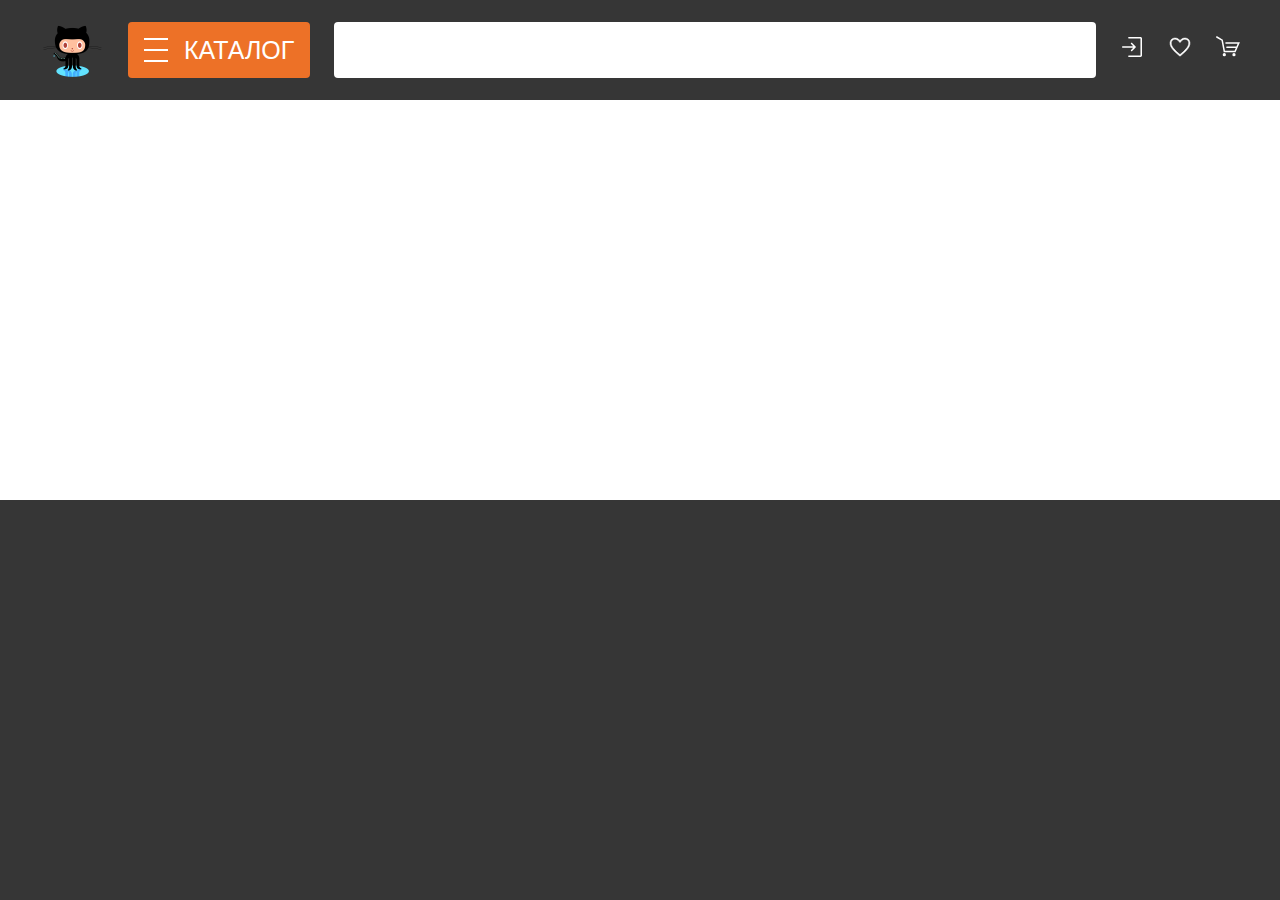
==== index.html @ 26207f76 "header 1" ====
﻿<!DOCTYPE html>
<html lang="ru">
    <head>
        <meta charset="utf-8">
        
        <title>Главная страница проекта</title>
        
        <link href="css/style.css" rel="stylesheet">
        
        <link href="css/animations.css" rel="stylesheet">
        
        <link href="css/adaptive.css" rel="stylesheet">
        
        <script src="js/jquery-3.6.0.min.js"></script>
        
        <script src="js/main.js"></script>
    </head>

    <body>
        <header>
            <div class="container">
                <a href="/" class="logo"></a>
                
                <div class="catmenu">Каталог</div>
                
                <div class="searchline"></div>
                
                <a href="#" class="headerlink" title="Войти"><img src="images/enter.svg" alt="enter"></a>
                
                <a href="#" class="headerlink" title="Избранное"><img src="images/heart.svg" alt="heart"></a>
                
                <a href="order.html" class="headerlink" title="Корзина"><img src="images/basket.svg" alt="basket"></a>
            </div>
        </header>
        
        <main>
            <section>
                <div class="container">
                    
                </div>
            </section>
            
            <section>
                <div class="container">
                    
                </div>
            </section>
            
            <section>
                <div class="container">
                    
                </div>
            </section>
            
            <section>
                <div class="container">
                    
                </div>
            </section>
            
            <section>
                <div class="container">
                    
                </div>
            </section>
        </main>
        
        <footer>
            <div class="container">
                
            </div>
        </footer>
    </body>
</html>
---- css/style.css ----
﻿html {
	height: 100%;
}
body {
	margin: 0;
	min-height: 100%;
	display: flex;
	flex-direction: column;
	font: normal 16px/24px Arial;
}
a {
	text-decoration: none;
}
a:hover {
	text-decoration: underline;
}
.container {
	width: 1400px;
	margin: 0 auto;
}
header {
	height: 100px;
	flex: none;
	background: #363636;
	color: #fff;
}
footer {
	height: 400px;
	flex: 0 0 auto;
	background: #363636;
	color: #fff;
}
main {
	flex: 1 0 auto;
	position: relative;
}
/* header */
header .container {
	display: flex;
	height: 100%;
	align-items: center;
	gap: 24px;
}
.logo {
	display: block;
	flex: none;
	width: 64px;
	height: 64px;
	background: url('../images/octocat_github.png') left top no-repeat;
	background-size: cover;
}
.headerlink {
	display: block;
	flex: none;
	width: 24px;
	height: 31px;
}
.catmenu {
	background: #ed7127;
	height: 24px;
	padding: 16px 16px 16px 56px ;
	position: relative;
	flex: none;
	text-transform: uppercase;
	font-size: 25px;
	border-radius: 4px;
}
.searchline {
	flex: 1 1 auto;
	background: #fff;
	padding: 16px;
	height: 24px;
	border-radius: 4px;
}
---- css/animations.css ----
﻿.catmenu:before {
	content: '';
	display: block;
	position: absolute;
	top: 16px;
	left: 16px;
	border-top: 2px solid #fff;
	border-bottom: 2px solid #fff;
	height: 9px;
	width: 24px;
	transform-origin: left top;
	transition: border-bottom-color 1.5s step-end, transform 1.5s ease, width 1.5s ease;
}
.open.catmenu:before {
	width: 31px;
	border-bottom-color: transparent;
	transform: rotate(45deg);
	transition: border-bottom-color 1.5s step-start, transform 1.5s ease, width 1.5s ease;
}
.catmenu:after {
	content: '';
	display: block;
	position: absolute;
	bottom: 16px;
	left: 16px;
	border-bottom: 2px solid #fff;
	height: 0;
	width: 24px;
	transform-origin: left bottom;
	transition: all 1.5s ease;
}

.open.catmenu:after {
	width: 31px;
	transform: rotate(-45deg);
}



/*
label::before,
label::after {
	content: '';
	display: block;
	position: absolute;
	top: 14px;
	left: 2px;
	width: 30px;
	height: 0px;
	border-top: 1px solid #f00;
	border-bottom: 1px solid #f00;
	transform-origin: center;
	transition: all 1.5s ease;
}
label::before {
	transform: rotate(45deg);
}
label::after {
	transform: rotate(-45deg);
}
#input:checked + label::before,
#input:checked + label::after {
	transform: rotate(0);
	border-color: #070;
}
#input:checked + label::before {
	height: 14px;
	top: 6px;
	border-width: 2px;
}
*/
---- css/adaptive.css ----
﻿@media screen and (max-width: 1450px) {
	.container {
		width: 1200px;
	}
}
@media screen and (max-width: 1250px) {
	.container {
		width: 1000px;
	}
}
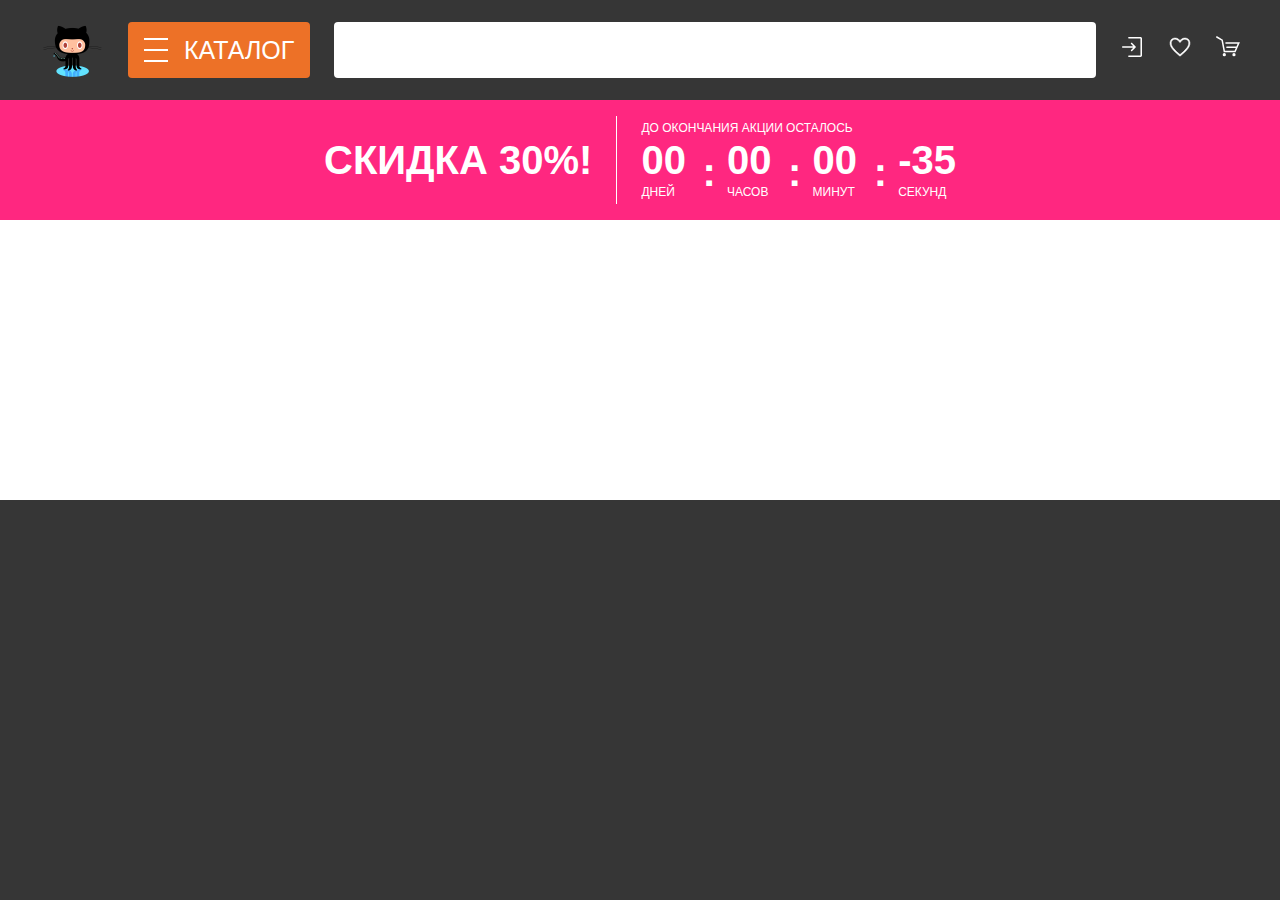
==== commit 3cde243c: "actionband 1" ====
--- a/index.html
+++ b/index.html
@@ -18,25 +18,53 @@
 
     <body>
         <header>
-            <div class="container">
-                <a href="/" class="logo"></a>
-                
-                <div class="catmenu">Каталог</div>
-                
-                <div class="searchline"></div>
-                
-                <a href="#" class="headerlink" title="Войти"><img src="images/enter.svg" alt="enter"></a>
-                
-                <a href="#" class="headerlink" title="Избранное"><img src="images/heart.svg" alt="heart"></a>
-                
-                <a href="order.html" class="headerlink" title="Корзина"><img src="images/basket.svg" alt="basket"></a>
-            </div>
+            <section class="mainheader">
+                <div class="container">
+                    <a href="/" class="logo"></a>
+                    
+                    <div class="catmenu">Каталог</div>
+                    
+                    <div class="searchline"></div>
+                    
+                    <a href="#" class="headerlink" title="Войти"></a>
+                    
+                    <a href="#" class="headerlink" title="Избранное"></a>
+                    
+                    <a href="order.html" class="headerlink" title="Корзина"></a>
+                </div>
+            </section>
+            
+            <section>
+                <div class="container">
+                    <nav class="topmenu">
+                        
+                    </nav>
+                </div>
+            </section>
         </header>
         
         <main>
-            <section>
+            <section class="actionband">
                 <div class="container">
+                    <div class="discount">СКИДКА 30%!</div>
                     
+                    <div class="retaimer" data-fordate="11-01-2021">
+                        <div class="toptext">до окончания акции осталось</div>
+                        
+                        <span class="num">00<span class="subnum">дней</span></span>
+                        
+                        <span class="sept">:</span>
+                        
+                        <span class="num">00<span class="subnum">часов</span></span>
+                        
+                        <span class="sept">:</span>
+                        
+                        <span class="num">00<span class="subnum">минут</span></span>
+                        
+                        <span class="sept">:</span>
+                        
+                        <span class="num">00<span class="subnum">секунд</span></span>
+                    </div>
                 </div>
             </section>
             
@@ -66,9 +94,11 @@
         </main>
         
         <footer>
-            <div class="container">
-                
-            </div>
+            <section>
+                <div class="container">
+                    
+                </div>
+            </section>
         </footer>
     </body>
 </html>--- a/css/style.css
+++ b/css/style.css
@@ -19,7 +19,6 @@
 	margin: 0 auto;
 }
 header {
-	height: 100px;
 	flex: none;
 	background: #363636;
 	color: #fff;
@@ -35,9 +34,9 @@
 	position: relative;
 }
 /* header */
-header .container {
+.mainheader .container {
 	display: flex;
-	height: 100%;
+	height: 100px;
 	align-items: center;
 	gap: 24px;
 }
@@ -54,6 +53,22 @@
 	flex: none;
 	width: 24px;
 	height: 31px;
+	background: url('../images/enter.svg') left top no-repeat;
+}
+.headerlink:nth-child(5) {
+	background-image: url('../images/heart.svg');
+}
+.headerlink:last-child {
+	background-image: url('../images/basket.svg');
+}
+.headerlink:hover {
+	background-image: url('../images/enter_hover.svg');
+}
+.headerlink:nth-child(5):hover {
+	background-image: url('../images/heart_hover.svg');
+}
+.headerlink:last-child:hover {
+	background-image: url('../images/basket_hover.svg');
 }
 .catmenu {
 	background: #ed7127;
@@ -71,4 +86,55 @@
 	padding: 16px;
 	height: 24px;
 	border-radius: 4px;
+}
+/* actions */
+.actionband {
+	background: #ff2780;
+	color: #fff;
+	text-transform: uppercase;
+}
+.actionband .container {
+	display: flex;
+	padding: 16px;
+	align-items: center;
+	justify-content: center;
+}
+.discount,
+.retaimer,
+.sept,
+.num {
+	font: bold 40px/1 Arial;
+}
+.toptext,
+.subnum {
+	font: normal 12px/24px Arial;
+}
+.retaimer {
+	border-left: 1px solid #fff;
+	padding: 24px 0 0 24px;
+	margin-left: 24px;
+	position: relative;
+}
+.toptext {
+	position: absolute;
+	top: 0;
+	left: 24px;
+}
+.sept,
+.num {
+	display: inline-block;
+	vertical-align: top;
+}
+.sept {
+	padding: 12px 0;
+}
+.num {
+	padding-bottom: 24px;
+	position: relative;
+	min-width: 50px;
+}
+.subnum {
+	position: absolute;
+	bottom: 0;
+	left: 0;
 }--- a/css/animations.css
+++ b/css/animations.css
@@ -1,71 +1,33 @@
-﻿.catmenu:before {
+﻿.catmenu:before,
+.catmenu:after {
 	content: '';
 	display: block;
 	position: absolute;
-	top: 16px;
 	left: 16px;
-	border-top: 2px solid #fff;
 	border-bottom: 2px solid #fff;
 	height: 9px;
 	width: 24px;
+}
+.catmenu:before {
+	top: 16px;
+	border-top: 2px solid #fff;
 	transform-origin: left top;
 	transition: border-bottom-color 1.5s step-end, transform 1.5s ease, width 1.5s ease;
 }
+.catmenu:after {
+	bottom: 16px;
+	transform-origin: left bottom;
+	transition: all 1.5s ease;
+}
+.open.catmenu:before,
+.open.catmenu:after {
+	width: 31px;
+}
 .open.catmenu:before {
-	width: 31px;
 	border-bottom-color: transparent;
 	transform: rotate(45deg);
 	transition: border-bottom-color 1.5s step-start, transform 1.5s ease, width 1.5s ease;
 }
-.catmenu:after {
-	content: '';
-	display: block;
-	position: absolute;
-	bottom: 16px;
-	left: 16px;
-	border-bottom: 2px solid #fff;
-	height: 0;
-	width: 24px;
-	transform-origin: left bottom;
-	transition: all 1.5s ease;
-}
-
 .open.catmenu:after {
-	width: 31px;
 	transform: rotate(-45deg);
-}
-
-
-
-/*
-label::before,
-label::after {
-	content: '';
-	display: block;
-	position: absolute;
-	top: 14px;
-	left: 2px;
-	width: 30px;
-	height: 0px;
-	border-top: 1px solid #f00;
-	border-bottom: 1px solid #f00;
-	transform-origin: center;
-	transition: all 1.5s ease;
-}
-label::before {
-	transform: rotate(45deg);
-}
-label::after {
-	transform: rotate(-45deg);
-}
-#input:checked + label::before,
-#input:checked + label::after {
-	transform: rotate(0);
-	border-color: #070;
-}
-#input:checked + label::before {
-	height: 14px;
-	top: 6px;
-	border-width: 2px;
-}
-*/+}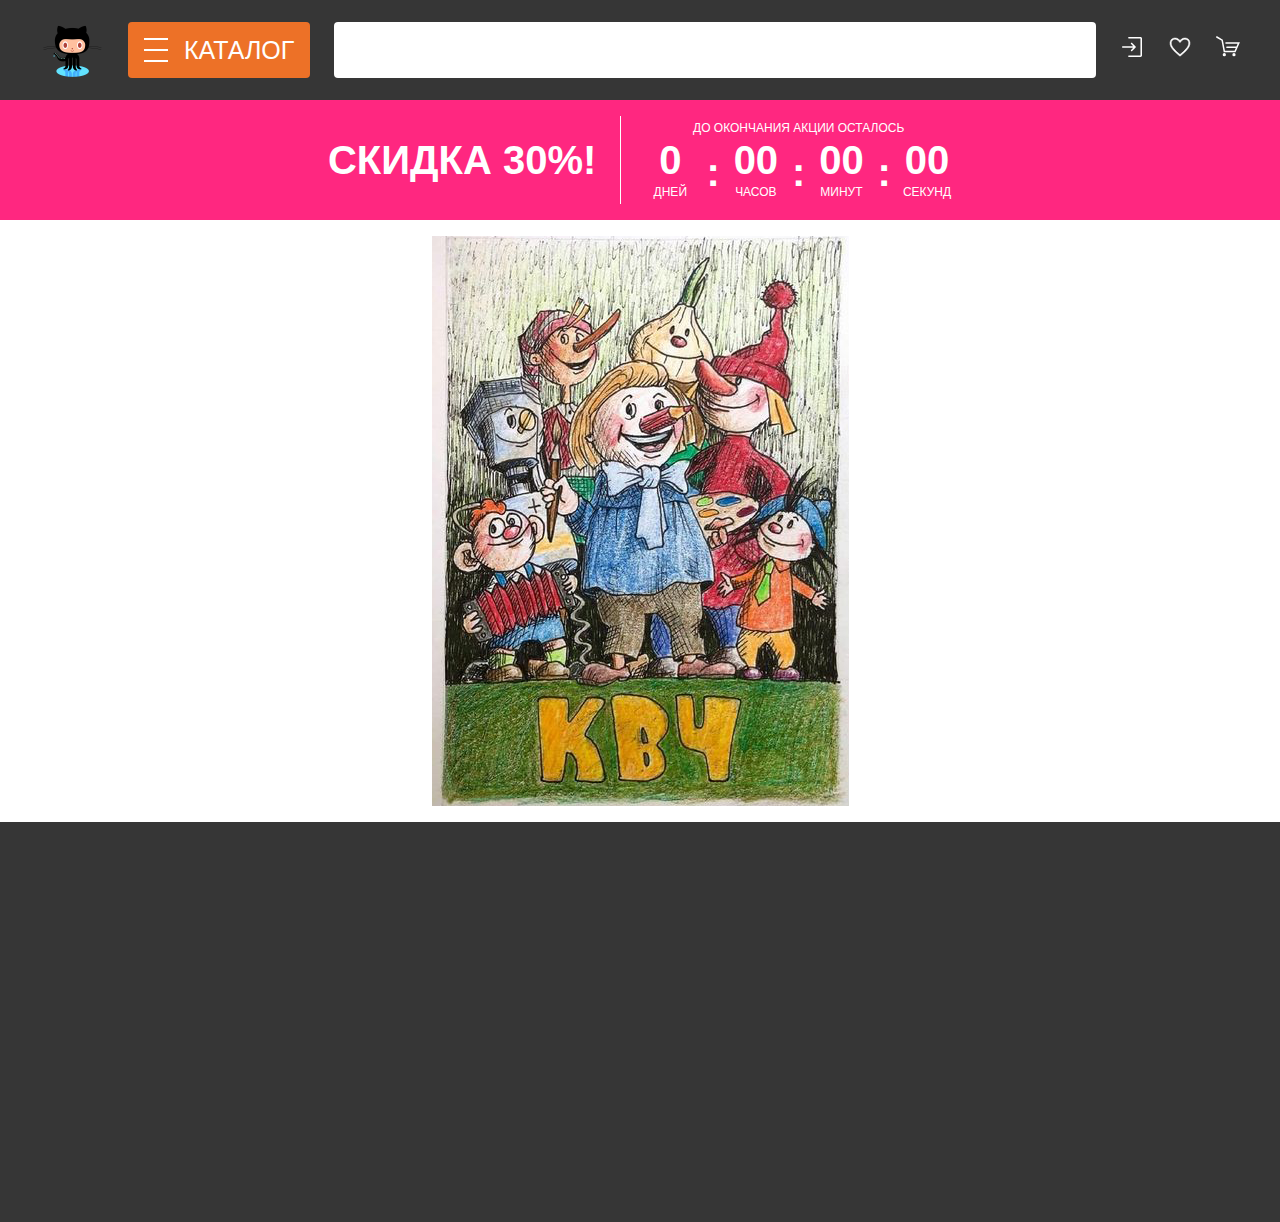
==== commit 0cd2397a: "slider 1" ====
--- a/index.html
+++ b/index.html
@@ -51,26 +51,39 @@
                     <div class="retaimer" data-fordate="11-01-2021">
                         <div class="toptext">до окончания акции осталось</div>
                         
-                        <span class="num">00<span class="subnum">дней</span></span>
+                        <span class="num"></span>
                         
                         <span class="sept">:</span>
                         
-                        <span class="num">00<span class="subnum">часов</span></span>
+                        <span class="num"></span>
                         
                         <span class="sept">:</span>
                         
-                        <span class="num">00<span class="subnum">минут</span></span>
+                        <span class="num"></span>
                         
                         <span class="sept">:</span>
                         
-                        <span class="num">00<span class="subnum">секунд</span></span>
+                        <span class="num"></span>
                     </div>
                 </div>
             </section>
             
-            <section>
+            <section class="slider">
                 <div class="container">
-                    
+                    <div class="slider_desk">
+                        <div class="slider_block prev">
+                            <img src="images/1.png" alt="pic 1">
+                        </div>
+                        <div class="slider_block curr">
+                            <img src="images/2.png" alt="pic 2">
+                        </div>
+                        <div class="slider_block next">
+                            <img src="images/3.png" alt="pic 3">
+                        </div>
+                        <div class="slider_block">
+                            <p>Some text without pictures.</p>
+                        </div>
+                    </div>
                 </div>
             </section>
             
--- a/css/style.css
+++ b/css/style.css
@@ -114,11 +114,13 @@
 	padding: 24px 0 0 24px;
 	margin-left: 24px;
 	position: relative;
+	text-align: center;
 }
 .toptext {
 	position: absolute;
 	top: 0;
 	left: 24px;
+	right: 0;
 }
 .sept,
 .num {
@@ -137,4 +139,44 @@
 	position: absolute;
 	bottom: 0;
 	left: 0;
-}+	right: 0;
+}
+/* slider */
+
+.slider .container,
+.slider_desk,
+.slider_block {
+	width: 417px;
+	height: 570px;
+}
+.slider .container {
+	padding: 16px;
+}
+.slider_desk {
+	overflow: hidden;
+	position: relative;
+}
+.slider_block {
+	position: absolute;
+	opacity: 0;
+	top: 0;
+	left: 200%;
+	transition: opacity 3s step-start, left 3s ease;
+}
+.slider_block.curr {
+	opacity: 1;
+	left: 0;
+}
+.slider_block.prev {
+	opacity: 1;
+	left: -100%;
+}
+.slider_block.next {
+	opacity: 1;
+	left: 100%;
+}
+
+
+
+
+
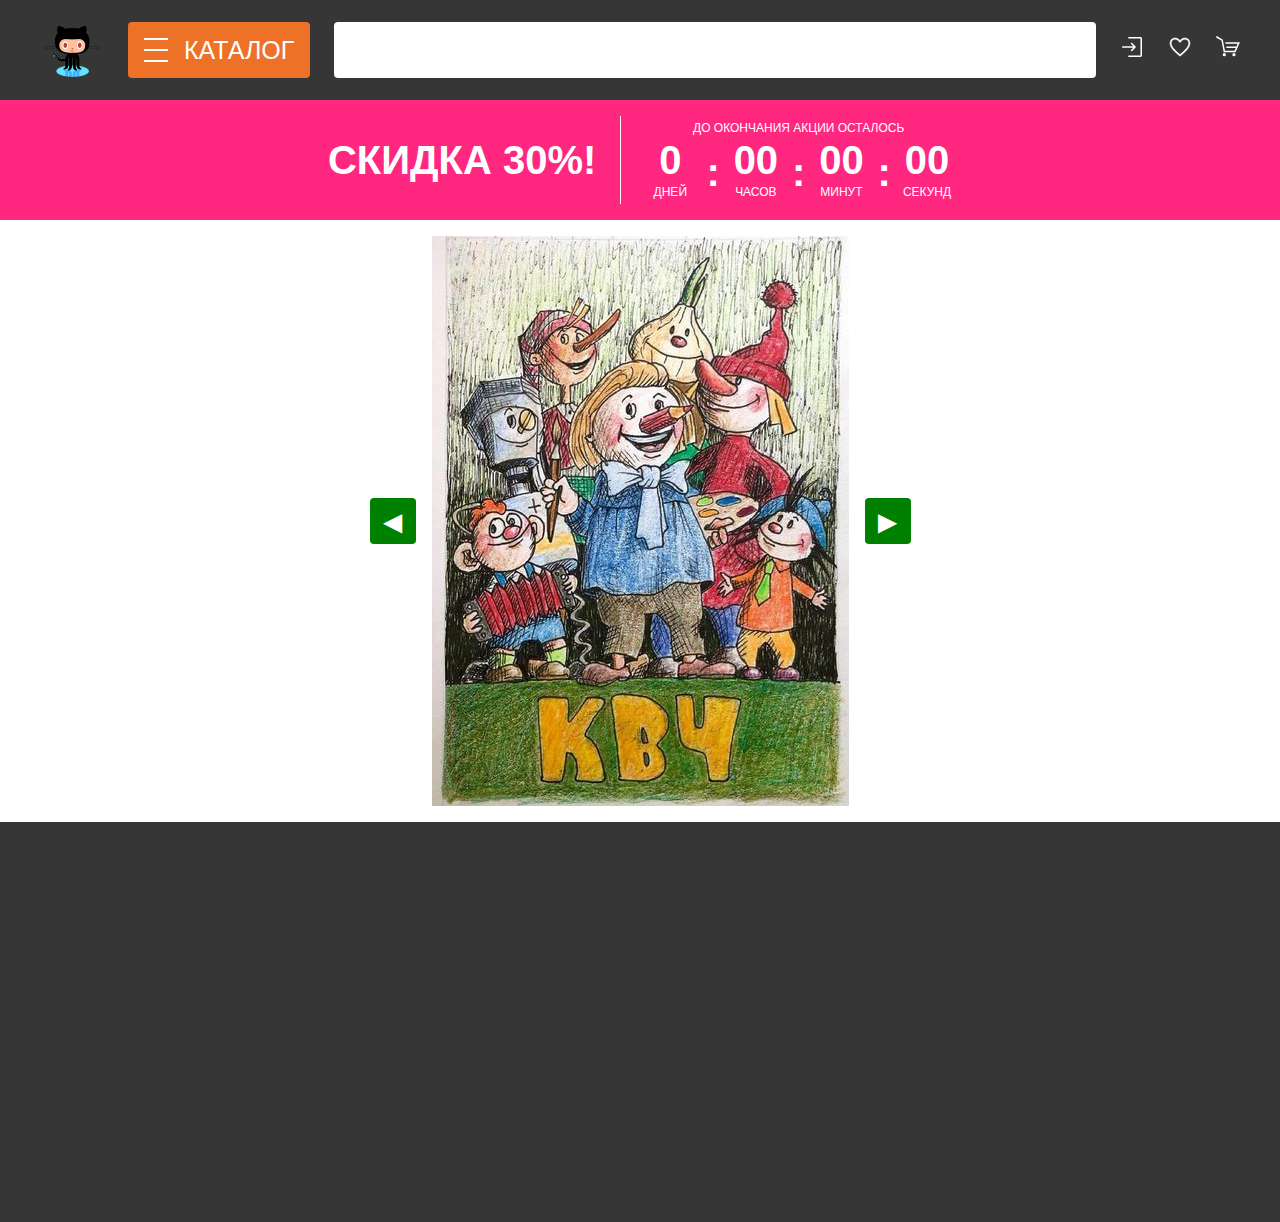
==== commit 14f75221: "slider 2" ====
--- a/index.html
+++ b/index.html
@@ -74,16 +74,23 @@
                         <div class="slider_block prev">
                             <img src="images/1.png" alt="pic 1">
                         </div>
+                        
                         <div class="slider_block curr">
                             <img src="images/2.png" alt="pic 2">
                         </div>
+                        
                         <div class="slider_block next">
                             <img src="images/3.png" alt="pic 3">
                         </div>
+                        
                         <div class="slider_block">
                             <p>Some text without pictures.</p>
                         </div>
                     </div>
+                    
+                    <button type="button" class="to_left">&#9668;</button>
+                    
+                    <button type="button" class="to_right">&#9658;</button>
                 </div>
             </section>
             
--- a/css/style.css
+++ b/css/style.css
@@ -150,7 +150,8 @@
 	height: 570px;
 }
 .slider .container {
-	padding: 16px;
+	padding: 16px 78px;
+	position: relative;
 }
 .slider_desk {
 	overflow: hidden;
@@ -175,8 +176,25 @@
 	opacity: 1;
 	left: 100%;
 }
-
-
-
-
-
+.slider button {
+	position: absolute;
+	background: green;
+	color: white;
+	border: none;
+	border-radius: 4px;
+	font-size: 32px;
+	line-height: 46px;
+	height: 46px;
+	width: 46px;
+	top: calc(50% - 23px);
+	cursor: pointer;
+}
+.slider .to_left {
+	left: 16px;
+}
+.slider .to_right {
+	right: 16px;
+}
+
+
+
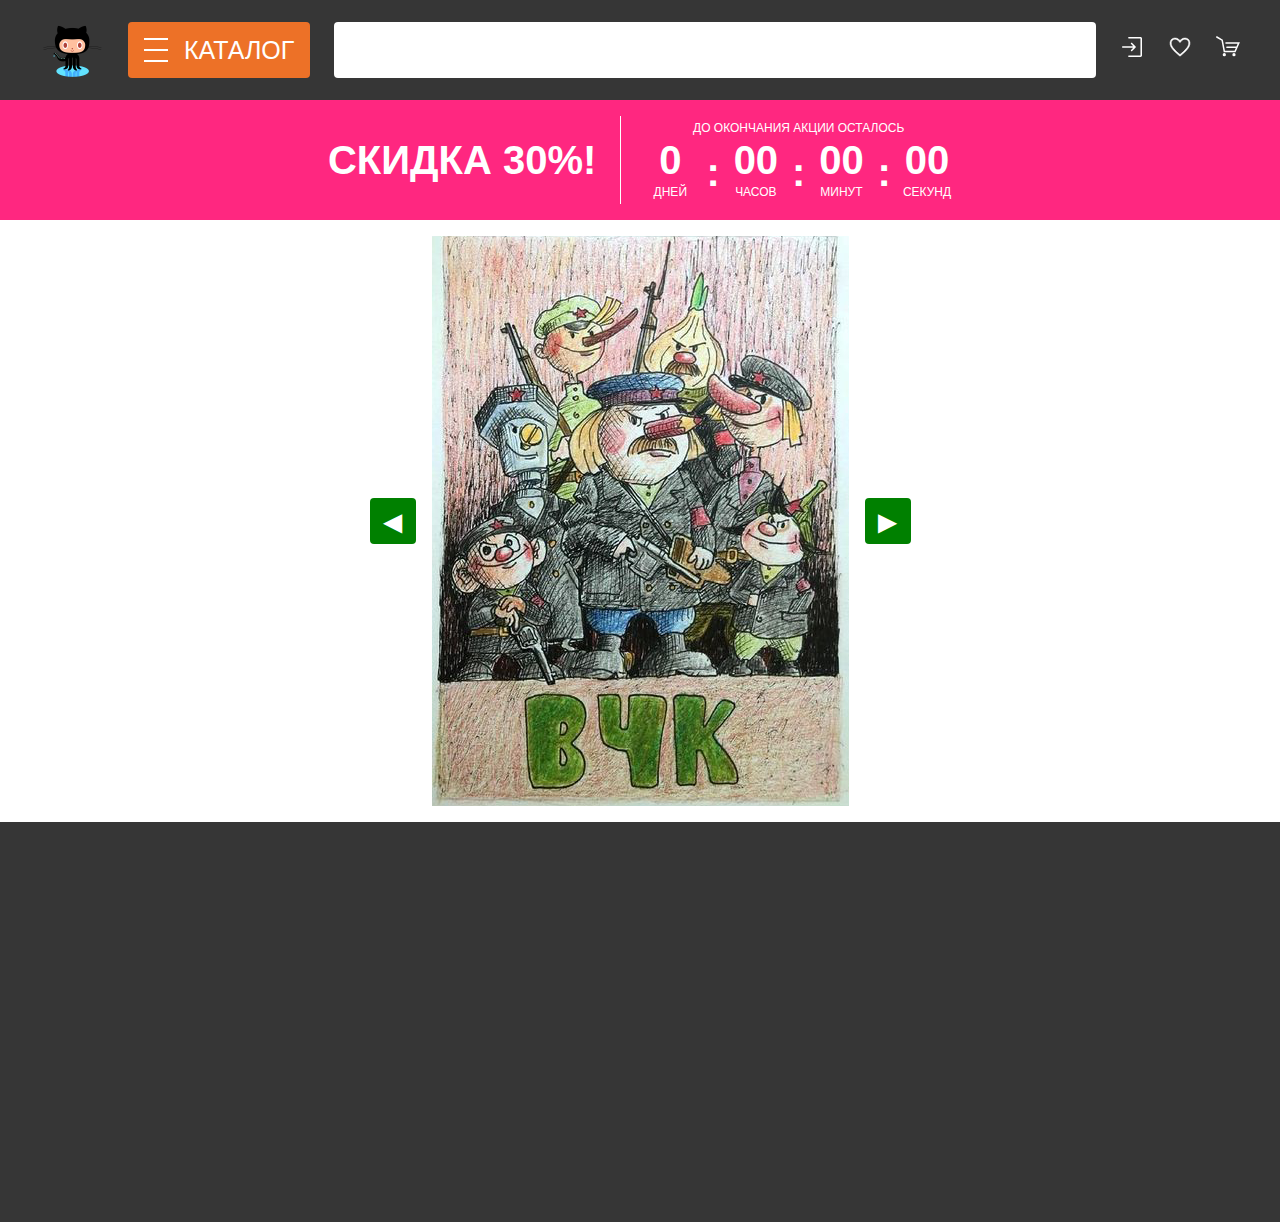
==== commit 84e3526e: "slider 3" ====
--- a/index.html
+++ b/index.html
@@ -71,15 +71,15 @@
             <section class="slider">
                 <div class="container">
                     <div class="slider_desk">
-                        <div class="slider_block prev">
+                        <div class="slider_block curr">
                             <img src="images/1.png" alt="pic 1">
                         </div>
                         
-                        <div class="slider_block curr">
+                        <div class="slider_block">
                             <img src="images/2.png" alt="pic 2">
                         </div>
                         
-                        <div class="slider_block next">
+                        <div class="slider_block">
                             <img src="images/3.png" alt="pic 3">
                         </div>
                         
--- a/css/style.css
+++ b/css/style.css
@@ -156,25 +156,16 @@
 .slider_desk {
 	overflow: hidden;
 	position: relative;
+	background: #fff;
 }
 .slider_block {
 	position: absolute;
-	opacity: 0;
+	left: 0;
 	top: 0;
-	left: 200%;
-	transition: opacity 3s step-start, left 3s ease;
+	z-index: -1;
 }
 .slider_block.curr {
-	opacity: 1;
-	left: 0;
-}
-.slider_block.prev {
-	opacity: 1;
-	left: -100%;
-}
-.slider_block.next {
-	opacity: 1;
-	left: 100%;
+	z-index: 1;
 }
 .slider button {
 	position: absolute;
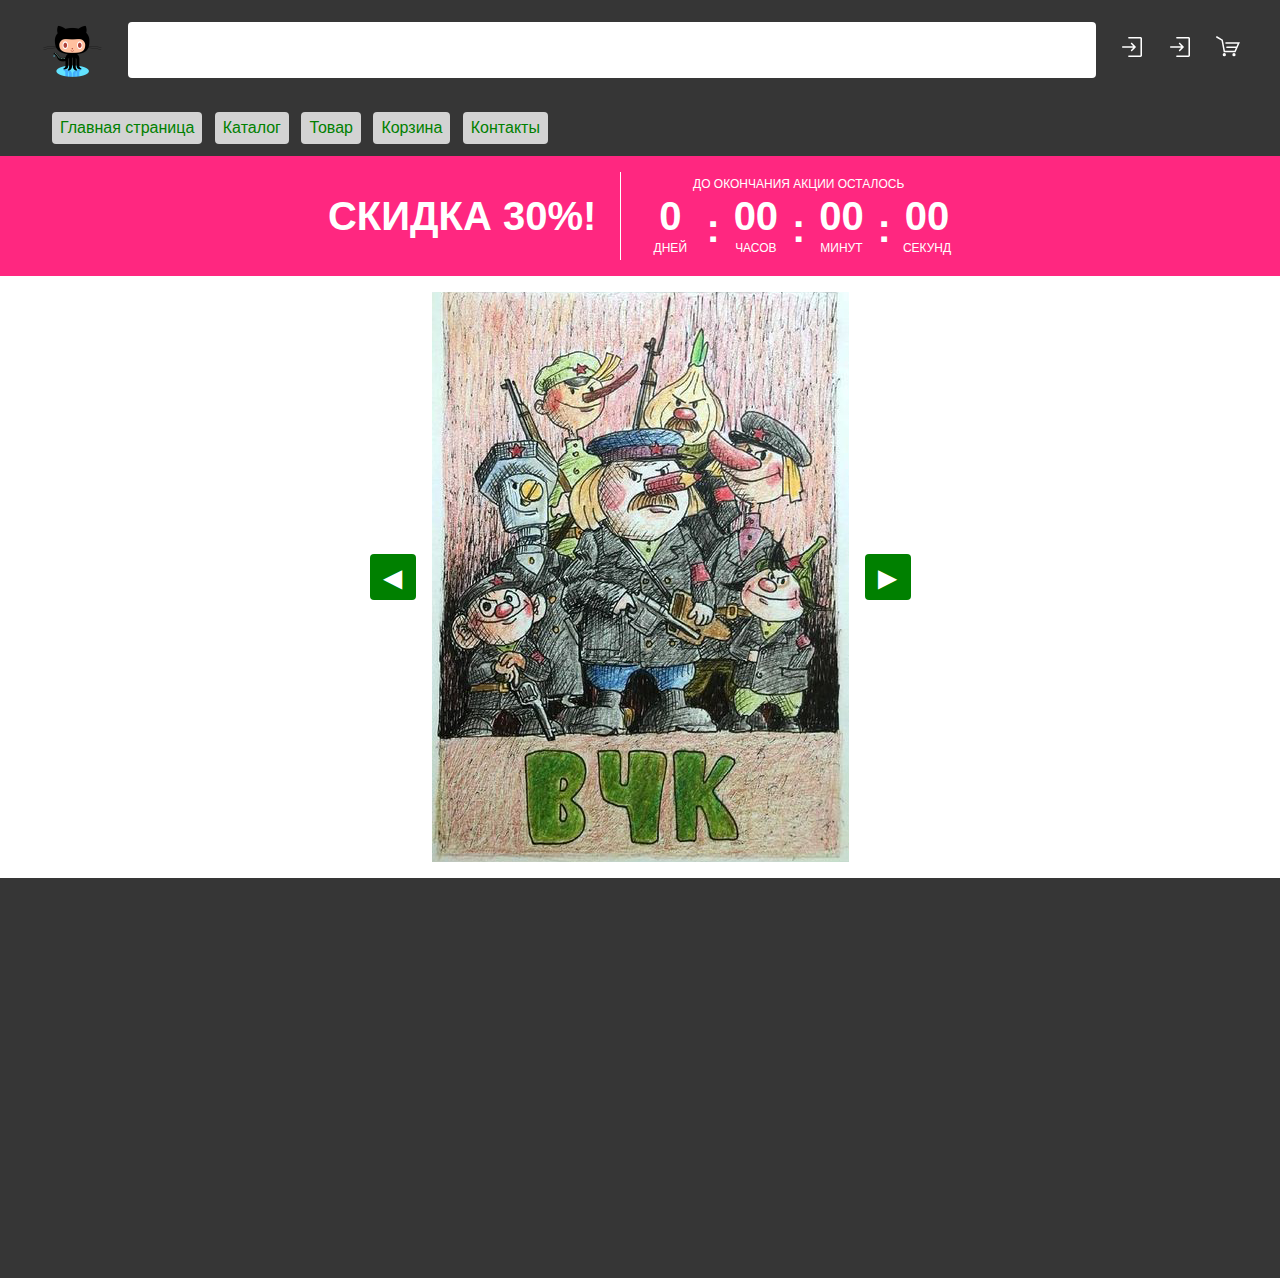
==== commit e0536a93: "catmenu 1" ====
--- a/index.html
+++ b/index.html
@@ -22,8 +22,6 @@
                 <div class="container">
                     <a href="/" class="logo"></a>
                     
-                    <div class="catmenu">Каталог</div>
-                    
                     <div class="searchline"></div>
                     
                     <a href="#" class="headerlink" title="Войти"></a>
@@ -37,7 +35,15 @@
             <section>
                 <div class="container">
                     <nav class="topmenu">
+                        <a href="index.html">Главная страница</a>
                         
+                        <a href="catalog.html">Каталог</a>
+                        
+                        <a href="item.html">Товар</a>
+                        
+                        <a href="order.html">Корзина</a>
+                        
+                        <a href="contacts.html">Контакты</a>
                     </nav>
                 </div>
             </section>
--- a/css/style.css
+++ b/css/style.css
@@ -1,5 +1,6 @@
 ﻿html {
 	height: 100%;
+	min-width: 320px;
 }
 body {
 	margin: 0;
@@ -70,16 +71,6 @@
 .headerlink:last-child:hover {
 	background-image: url('../images/basket_hover.svg');
 }
-.catmenu {
-	background: #ed7127;
-	height: 24px;
-	padding: 16px 16px 16px 56px ;
-	position: relative;
-	flex: none;
-	text-transform: uppercase;
-	font-size: 25px;
-	border-radius: 4px;
-}
 .searchline {
 	flex: 1 1 auto;
 	background: #fff;
@@ -87,6 +78,18 @@
 	height: 24px;
 	border-radius: 4px;
 }
+/* topmenu */
+.topmenu {
+	padding: 12px;
+}
+.topmenu a {
+	display: inline-block;
+	margin-right: 8px;
+	border-radius: 4px;
+	background: lightgrey;
+	padding: 4px 8px;
+	color: green;
+}
 /* actions */
 .actionband {
 	background: #ff2780;
@@ -142,7 +145,6 @@
 	right: 0;
 }
 /* slider */
-
 .slider .container,
 .slider_desk,
 .slider_block {
@@ -186,6 +188,57 @@
 .slider .to_right {
 	right: 16px;
 }
-
-
-
+/* catalog */
+.catalog .container {
+	padding: 16px 0;
+	overflow: hidden;
+}
+.catalog aside {
+	width: 240px;
+	float: left;
+}
+.catalog aside + article {
+	margin-left: 260px;
+}
+.catalog h1 {
+	margin: 16px 0;
+}
+.catmenu {
+	background: #ed7127;
+	height: 24px;
+	padding: 16px 16px 16px 56px ;
+	position: relative;
+	text-transform: uppercase;
+	font-size: 25px;
+	border-radius: 4px;
+	color: white;
+}
+.accordeon {
+	background: #7f7;
+	margin: 16px 0 0;
+	border-radius: 4px;
+}
+.accordeon .level2 {
+	height: 0;
+	overflow: hidden;
+}
+.item-desk {
+	display: grid;
+	grid-template-columns: repeat(5, 200px);
+	grid-template-rows: auto;
+	justify-content: space-evenly;
+	row-gap: 20px;
+}
+.item {
+	width: 180px;
+	padding: 10px;
+}
+.item h3 {
+	margin-top: 0;
+}
+.item button {
+	width: 100%;
+	line-height: 2;
+	text-transform: uppercase;
+	cursor: pointer;
+}
--- a/css/adaptive.css
+++ b/css/adaptive.css
@@ -1,10 +1,50 @@
 ﻿@media screen and (max-width: 1450px) {
 	.container {
 		width: 1200px;
+	}
+	.item-desk {
+		grid-template-columns: repeat(4, 200px);
 	}
 }
 @media screen and (max-width: 1250px) {
 	.container {
 		width: 1000px;
 	}
+	.item-desk {
+		grid-template-columns: repeat(3, 200px);
+	}
 }
+@media screen and (max-width: 1050px) {
+	.container {
+		width: 800px;
+	}
+	.catalog aside {
+		width: 140px;
+	}
+	.catalog aside + article {
+		margin-left: 160px;
+	}
+	.catmenu {
+		font-size: 16px;
+	}
+}
+@media screen and (max-width: 850px) {
+	.container {
+		width: 650px;
+	}
+	.catalog aside {
+		position: relative;
+	}
+	.catalog aside + article {
+		margin-left: 0;
+	}
+	.catalog h1 {
+		margin-left: 160px;
+	}
+	.accordeon {
+		position: absolute;
+		left: 0;
+		top: 72px;
+		width: 140px;
+	}
+}
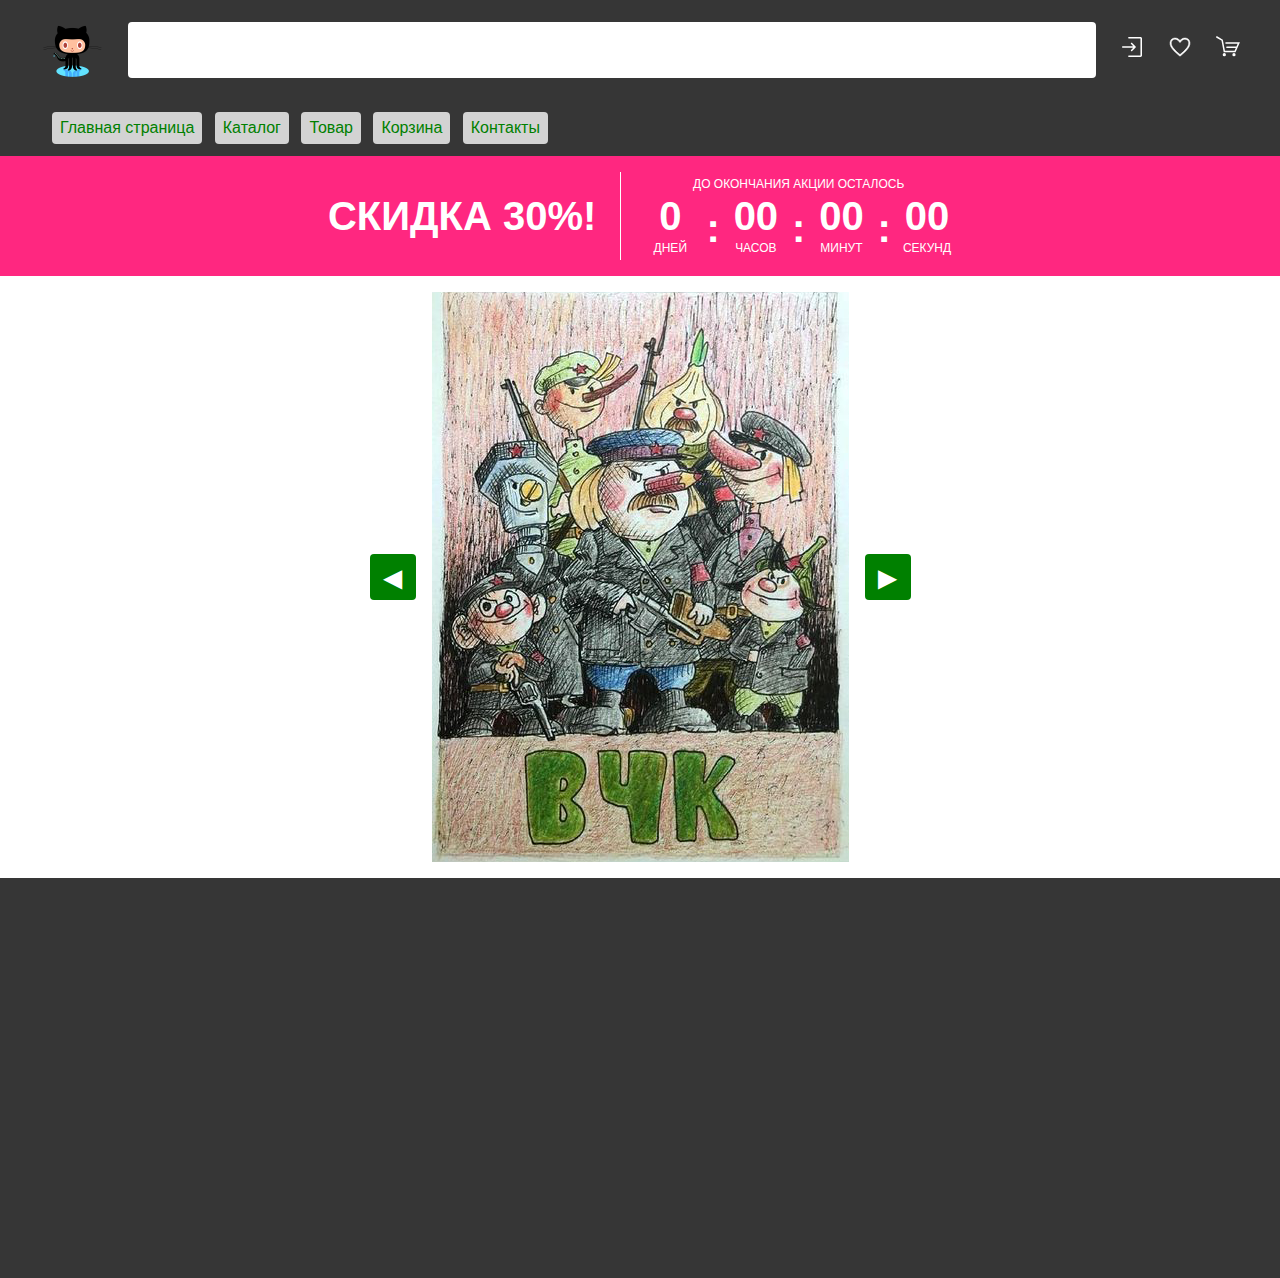
==== commit 9749fb3f: "catmenu 2" ====
--- a/index.html
+++ b/index.html
@@ -20,7 +20,7 @@
         <header>
             <section class="mainheader">
                 <div class="container">
-                    <a href="/" class="logo"></a>
+                    <a href="index.html" class="logo"></a>
                     
                     <div class="searchline"></div>
                     
--- a/css/style.css
+++ b/css/style.css
@@ -56,7 +56,7 @@
 	height: 31px;
 	background: url('../images/enter.svg') left top no-repeat;
 }
-.headerlink:nth-child(5) {
+.headerlink:nth-child(4) {
 	background-image: url('../images/heart.svg');
 }
 .headerlink:last-child {
@@ -65,7 +65,7 @@
 .headerlink:hover {
 	background-image: url('../images/enter_hover.svg');
 }
-.headerlink:nth-child(5):hover {
+.headerlink:nth-child(4):hover {
 	background-image: url('../images/heart_hover.svg');
 }
 .headerlink:last-child:hover {
@@ -218,10 +218,27 @@
 	margin: 16px 0 0;
 	border-radius: 4px;
 }
+.menupoint {
+	display: block;
+	padding: 4px 12px;
+}
+.accordeon .level1 {
+	font-weight: bold;
+}
 .accordeon .level2 {
-	height: 0;
+	font-style: italic;
+	font-weight: normal;
+}
+.accordeon .level3 {
+	font-style: normal;
+}
+.accordeon .level1,
+.accordeon .level2,
+.accordeon .level3 {
 	overflow: hidden;
 }
+
+
 .item-desk {
 	display: grid;
 	grid-template-columns: repeat(5, 200px);
